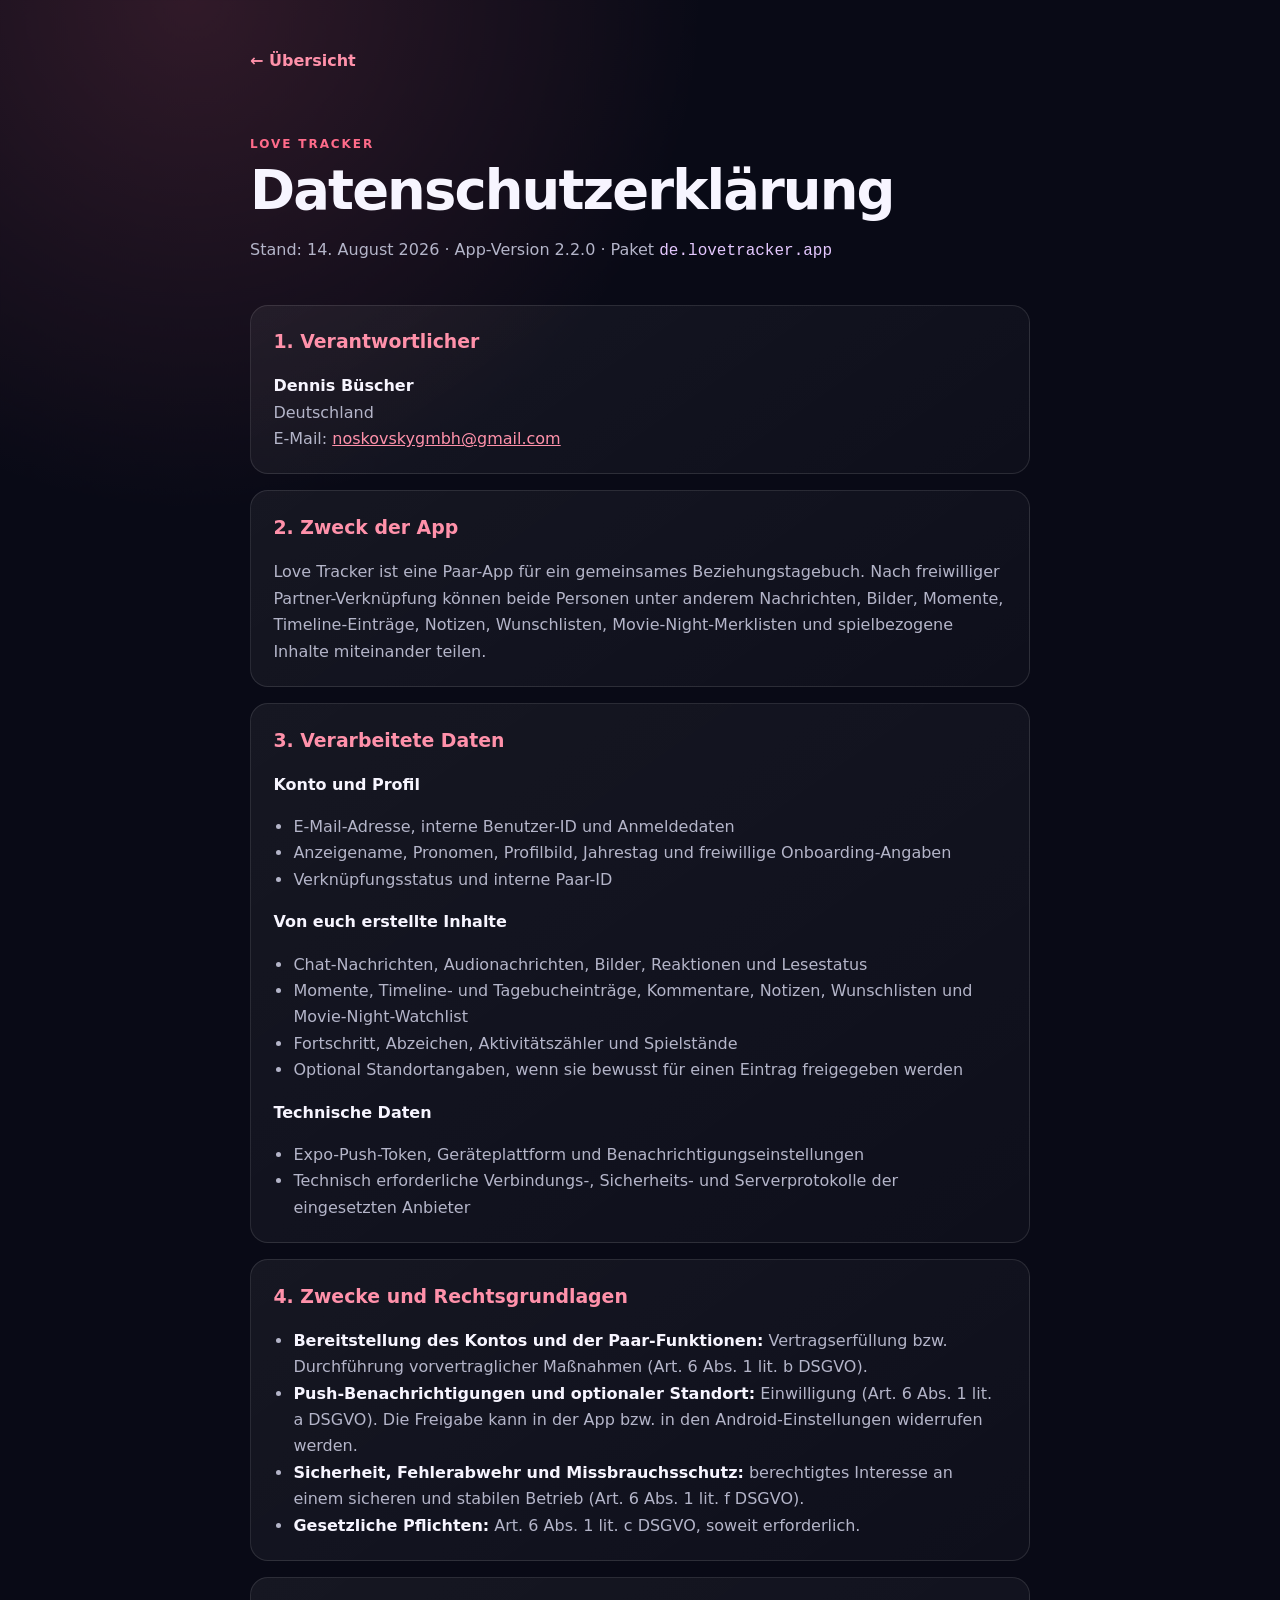
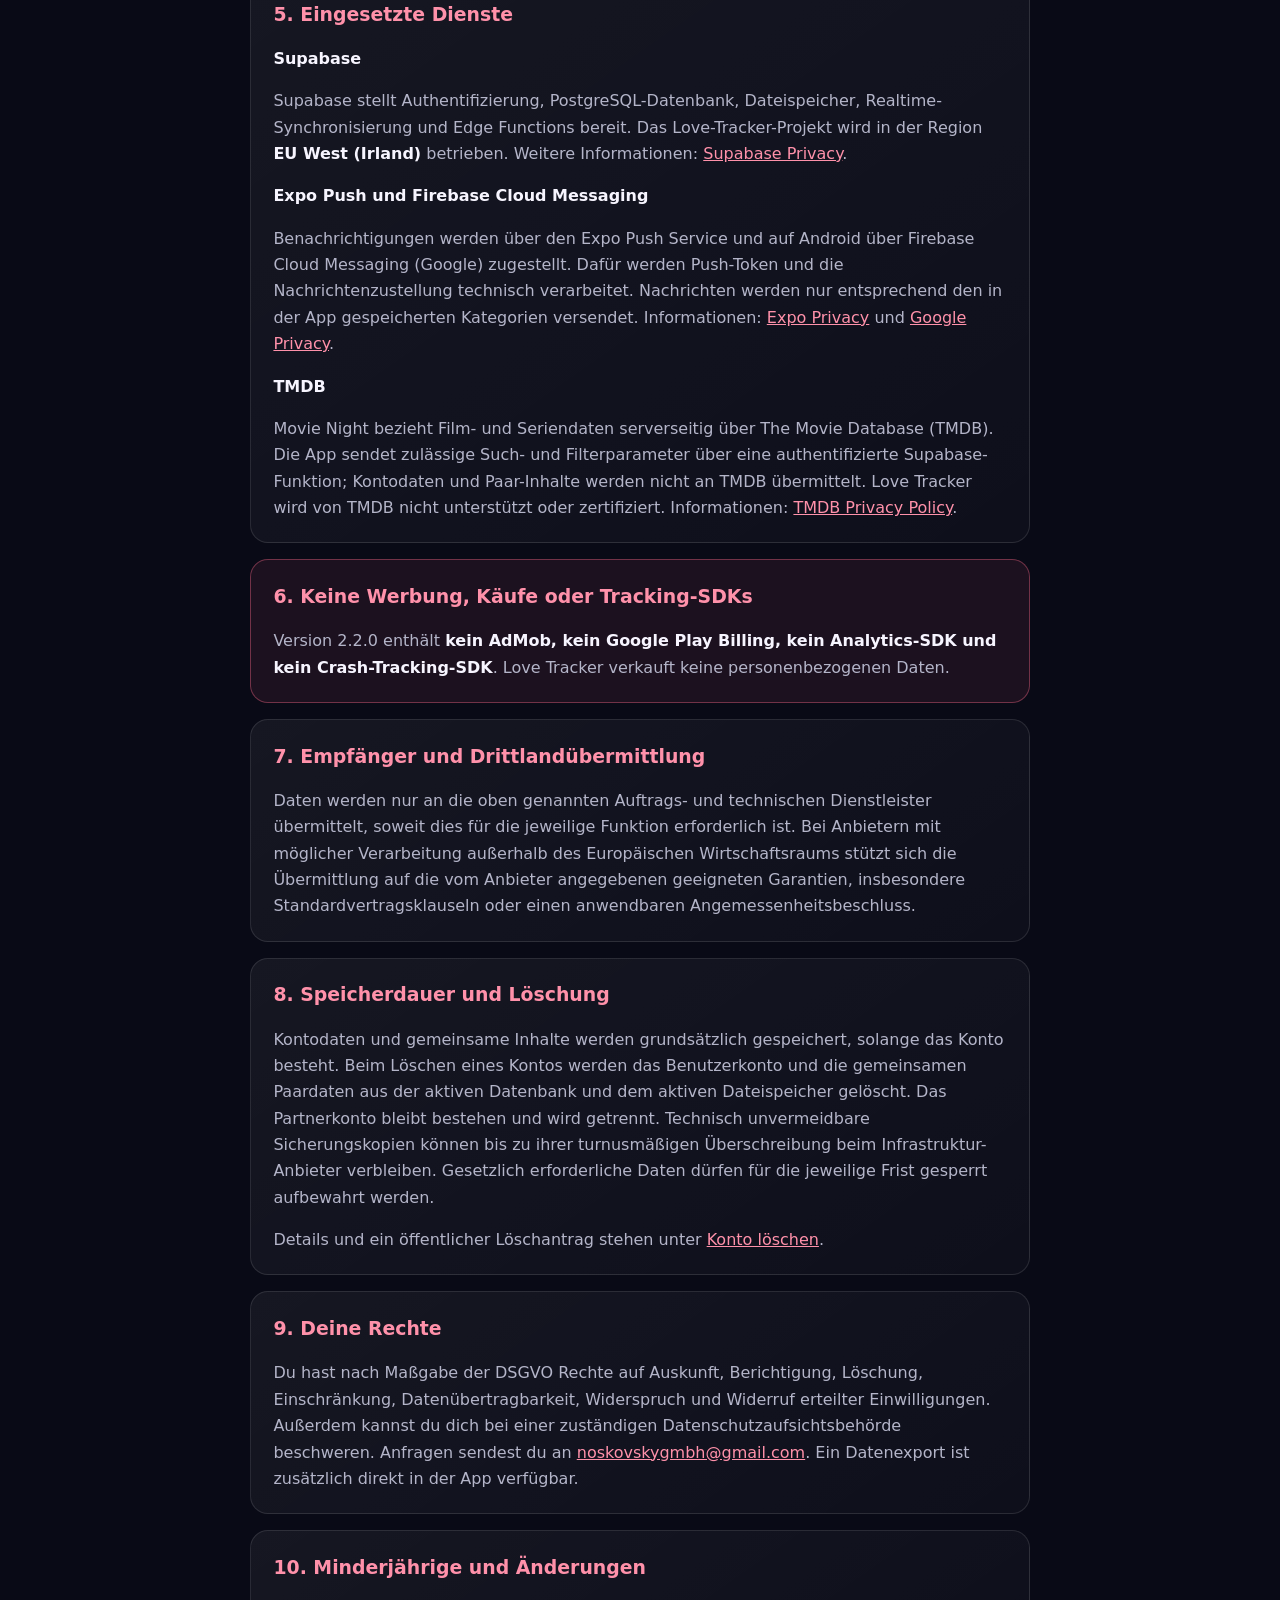
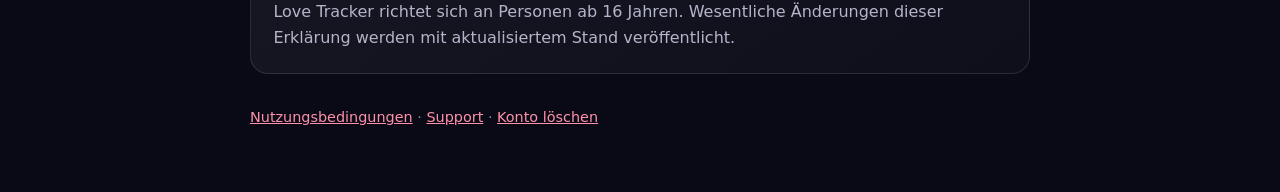
==== privacy.html @ 4bfc22cc "docs: publish accurate Love Tracker legal pages" ====
<!DOCTYPE html>
<html lang="de">
<head>
  <meta charset="utf-8"><meta name="viewport" content="width=device-width, initial-scale=1">
  <title>Datenschutzerklärung – Love Tracker</title>
  <meta name="description" content="Datenschutzerklärung der Love Tracker App.">
  <link rel="stylesheet" href="style.css">
</head>
<body><main>
  <nav class="top"><a href="index.html">← Übersicht</a></nav>
  <header class="hero"><span class="eyebrow">LOVE TRACKER</span><h1>Datenschutzerklärung</h1><p>Stand: 14. August 2026 · App-Version 2.2.0 · Paket <code>de.lovetracker.app</code></p></header>

  <section><h2>1. Verantwortlicher</h2><p><strong>Dennis Büscher</strong><br>Deutschland<br>E-Mail: <a href="mailto:noskovskygmbh@gmail.com">noskovskygmbh@gmail.com</a></p></section>

  <section><h2>2. Zweck der App</h2><p>Love Tracker ist eine Paar-App für ein gemeinsames Beziehungstagebuch. Nach freiwilliger Partner-Verknüpfung können beide Personen unter anderem Nachrichten, Bilder, Momente, Timeline-Einträge, Notizen, Wunschlisten, Movie-Night-Merklisten und spielbezogene Inhalte miteinander teilen.</p></section>

  <section><h2>3. Verarbeitete Daten</h2>
    <h3>Konto und Profil</h3><ul><li>E-Mail-Adresse, interne Benutzer-ID und Anmeldedaten</li><li>Anzeigename, Pronomen, Profilbild, Jahrestag und freiwillige Onboarding-Angaben</li><li>Verknüpfungsstatus und interne Paar-ID</li></ul>
    <h3>Von euch erstellte Inhalte</h3><ul><li>Chat-Nachrichten, Audionachrichten, Bilder, Reaktionen und Lesestatus</li><li>Momente, Timeline- und Tagebucheinträge, Kommentare, Notizen, Wunschlisten und Movie-Night-Watchlist</li><li>Fortschritt, Abzeichen, Aktivitätszähler und Spielstände</li><li>Optional Standortangaben, wenn sie bewusst für einen Eintrag freigegeben werden</li></ul>
    <h3>Technische Daten</h3><ul><li>Expo-Push-Token, Geräteplattform und Benachrichtigungseinstellungen</li><li>Technisch erforderliche Verbindungs-, Sicherheits- und Serverprotokolle der eingesetzten Anbieter</li></ul>
  </section>

  <section><h2>4. Zwecke und Rechtsgrundlagen</h2><ul><li><strong>Bereitstellung des Kontos und der Paar-Funktionen:</strong> Vertragserfüllung bzw. Durchführung vorvertraglicher Maßnahmen (Art. 6 Abs. 1 lit. b DSGVO).</li><li><strong>Push-Benachrichtigungen und optionaler Standort:</strong> Einwilligung (Art. 6 Abs. 1 lit. a DSGVO). Die Freigabe kann in der App bzw. in den Android-Einstellungen widerrufen werden.</li><li><strong>Sicherheit, Fehlerabwehr und Missbrauchsschutz:</strong> berechtigtes Interesse an einem sicheren und stabilen Betrieb (Art. 6 Abs. 1 lit. f DSGVO).</li><li><strong>Gesetzliche Pflichten:</strong> Art. 6 Abs. 1 lit. c DSGVO, soweit erforderlich.</li></ul></section>

  <section><h2>5. Eingesetzte Dienste</h2>
    <h3>Supabase</h3><p>Supabase stellt Authentifizierung, PostgreSQL-Datenbank, Dateispeicher, Realtime-Synchronisierung und Edge Functions bereit. Das Love-Tracker-Projekt wird in der Region <strong>EU West (Irland)</strong> betrieben. Weitere Informationen: <a href="https://supabase.com/privacy" rel="noopener noreferrer">Supabase Privacy</a>.</p>
    <h3>Expo Push und Firebase Cloud Messaging</h3><p>Benachrichtigungen werden über den Expo Push Service und auf Android über Firebase Cloud Messaging (Google) zugestellt. Dafür werden Push-Token und die Nachrichtenzustellung technisch verarbeitet. Nachrichten werden nur entsprechend den in der App gespeicherten Kategorien versendet. Informationen: <a href="https://expo.dev/privacy" rel="noopener noreferrer">Expo Privacy</a> und <a href="https://policies.google.com/privacy" rel="noopener noreferrer">Google Privacy</a>.</p>
    <h3>TMDB</h3><p>Movie Night bezieht Film- und Seriendaten serverseitig über The Movie Database (TMDB). Die App sendet zulässige Such- und Filterparameter über eine authentifizierte Supabase-Funktion; Kontodaten und Paar-Inhalte werden nicht an TMDB übermittelt. Love Tracker wird von TMDB nicht unterstützt oder zertifiziert. Informationen: <a href="https://www.themoviedb.org/privacy-policy" rel="noopener noreferrer">TMDB Privacy Policy</a>.</p>
  </section>

  <section class="notice"><h2>6. Keine Werbung, Käufe oder Tracking-SDKs</h2><p>Version 2.2.0 enthält <strong>kein AdMob, kein Google Play Billing, kein Analytics-SDK und kein Crash-Tracking-SDK</strong>. Love Tracker verkauft keine personenbezogenen Daten.</p></section>

  <section><h2>7. Empfänger und Drittlandübermittlung</h2><p>Daten werden nur an die oben genannten Auftrags- und technischen Dienstleister übermittelt, soweit dies für die jeweilige Funktion erforderlich ist. Bei Anbietern mit möglicher Verarbeitung außerhalb des Europäischen Wirtschaftsraums stützt sich die Übermittlung auf die vom Anbieter angegebenen geeigneten Garantien, insbesondere Standardvertragsklauseln oder einen anwendbaren Angemessenheitsbeschluss.</p></section>

  <section><h2>8. Speicherdauer und Löschung</h2><p>Kontodaten und gemeinsame Inhalte werden grundsätzlich gespeichert, solange das Konto besteht. Beim Löschen eines Kontos werden das Benutzerkonto und die gemeinsamen Paardaten aus der aktiven Datenbank und dem aktiven Dateispeicher gelöscht. Das Partnerkonto bleibt bestehen und wird getrennt. Technisch unvermeidbare Sicherungskopien können bis zu ihrer turnusmäßigen Überschreibung beim Infrastruktur-Anbieter verbleiben. Gesetzlich erforderliche Daten dürfen für die jeweilige Frist gesperrt aufbewahrt werden.</p><p>Details und ein öffentlicher Löschantrag stehen unter <a href="delete-account.html">Konto löschen</a>.</p></section>

  <section><h2>9. Deine Rechte</h2><p>Du hast nach Maßgabe der DSGVO Rechte auf Auskunft, Berichtigung, Löschung, Einschränkung, Datenübertragbarkeit, Widerspruch und Widerruf erteilter Einwilligungen. Außerdem kannst du dich bei einer zuständigen Datenschutzaufsichtsbehörde beschweren. Anfragen sendest du an <a href="mailto:noskovskygmbh@gmail.com">noskovskygmbh@gmail.com</a>. Ein Datenexport ist zusätzlich direkt in der App verfügbar.</p></section>

  <section><h2>10. Minderjährige und Änderungen</h2><p>Love Tracker richtet sich an Personen ab 16 Jahren. Wesentliche Änderungen dieser Erklärung werden mit aktualisiertem Stand veröffentlicht.</p></section>
  <footer><a href="terms.html">Nutzungsbedingungen</a> · <a href="support.html">Support</a> · <a href="delete-account.html">Konto löschen</a></footer>
</main></body></html>
---- style.css ----
:root {
  color-scheme: dark;
  --bg: #090a16;
  --surface: #131527;
  --surface-soft: #1a1d33;
  --text: #f7f5ff;
  --muted: #b4b5c9;
  --accent: #ff6b8a;
  --accent-soft: #bd78ff;
  --border: rgba(255, 255, 255, .11);
}
* { box-sizing: border-box; }
html { background: var(--bg); }
body {
  margin: 0;
  font: 16px/1.65 Inter, ui-sans-serif, system-ui, -apple-system, "Segoe UI", sans-serif;
  background: radial-gradient(circle at 15% 0%, rgba(255,107,138,.16), transparent 32rem), var(--bg);
  color: var(--text);
}
main { width: min(780px, calc(100% - 2rem)); margin: 0 auto; padding: 3rem 0 4rem; }
.hero { padding: 2rem 0 1.5rem; }
.eyebrow { color: var(--accent); font-weight: 800; letter-spacing: .16em; font-size: .75rem; }
h1 { margin: .35rem 0 .6rem; font-size: clamp(2rem, 7vw, 3.4rem); line-height: 1.08; letter-spacing: -.035em; }
h2 { margin: 0 0 .65rem; font-size: 1.18rem; color: #ff91aa; }
h3 { font-size: 1rem; margin: 1rem 0 .35rem; }
p, li { color: var(--muted); }
strong { color: var(--text); }
a { color: #ff91aa; }
code { color: #e5c8ff; }
nav.top { margin-bottom: 1.5rem; }
nav.top a { text-decoration: none; font-weight: 700; }
.cards { display: grid; grid-template-columns: repeat(2, minmax(0, 1fr)); gap: 1rem; }
.card, section {
  border: 1px solid var(--border);
  background: linear-gradient(145deg, rgba(255,255,255,.055), rgba(255,255,255,.025));
  border-radius: 18px;
}
.card { display: flex; flex-direction: column; gap: .4rem; padding: 1.25rem; text-decoration: none; min-height: 130px; }
.card:hover, .card:focus-visible { border-color: rgba(255,107,138,.58); transform: translateY(-1px); }
.card strong { font-size: 1.08rem; }
.card span { color: var(--muted); }
section { padding: 1.3rem 1.4rem; margin: 0 0 1rem; }
section p:last-child, section ul:last-child { margin-bottom: 0; }
ul, ol { padding-left: 1.25rem; }
.notice { border-color: rgba(255,107,138,.38); background: rgba(255,107,138,.08); }
.button {
  display: inline-block; margin-top: .5rem; padding: .8rem 1rem; border-radius: 12px;
  background: linear-gradient(135deg, var(--accent), var(--accent-soft)); color: #fff;
  text-decoration: none; font-weight: 800;
}
footer { margin-top: 2rem; color: #85879e; font-size: .9rem; }
@media (max-width: 620px) { .cards { grid-template-columns: 1fr; } main { padding-top: 1.5rem; } }
@media (prefers-reduced-motion: no-preference) { .card { transition: transform .18s ease, border-color .18s ease; } }
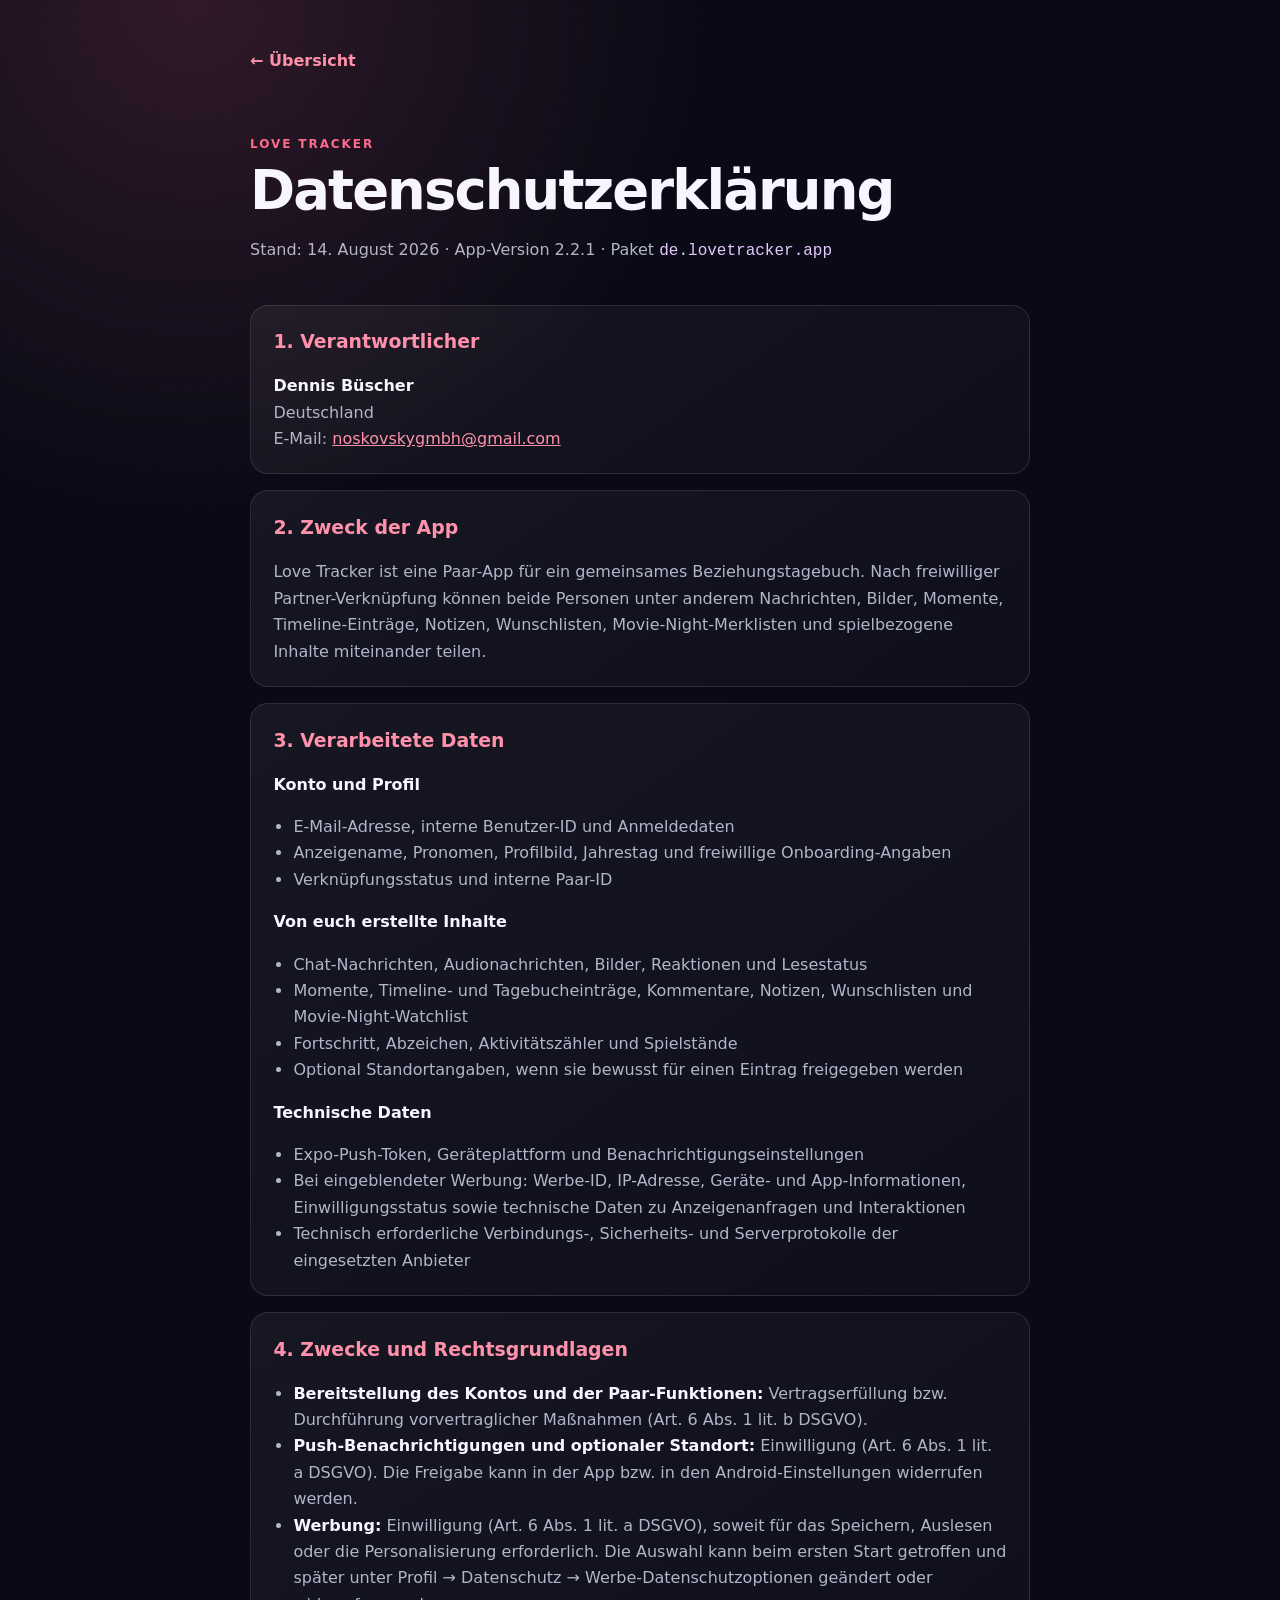
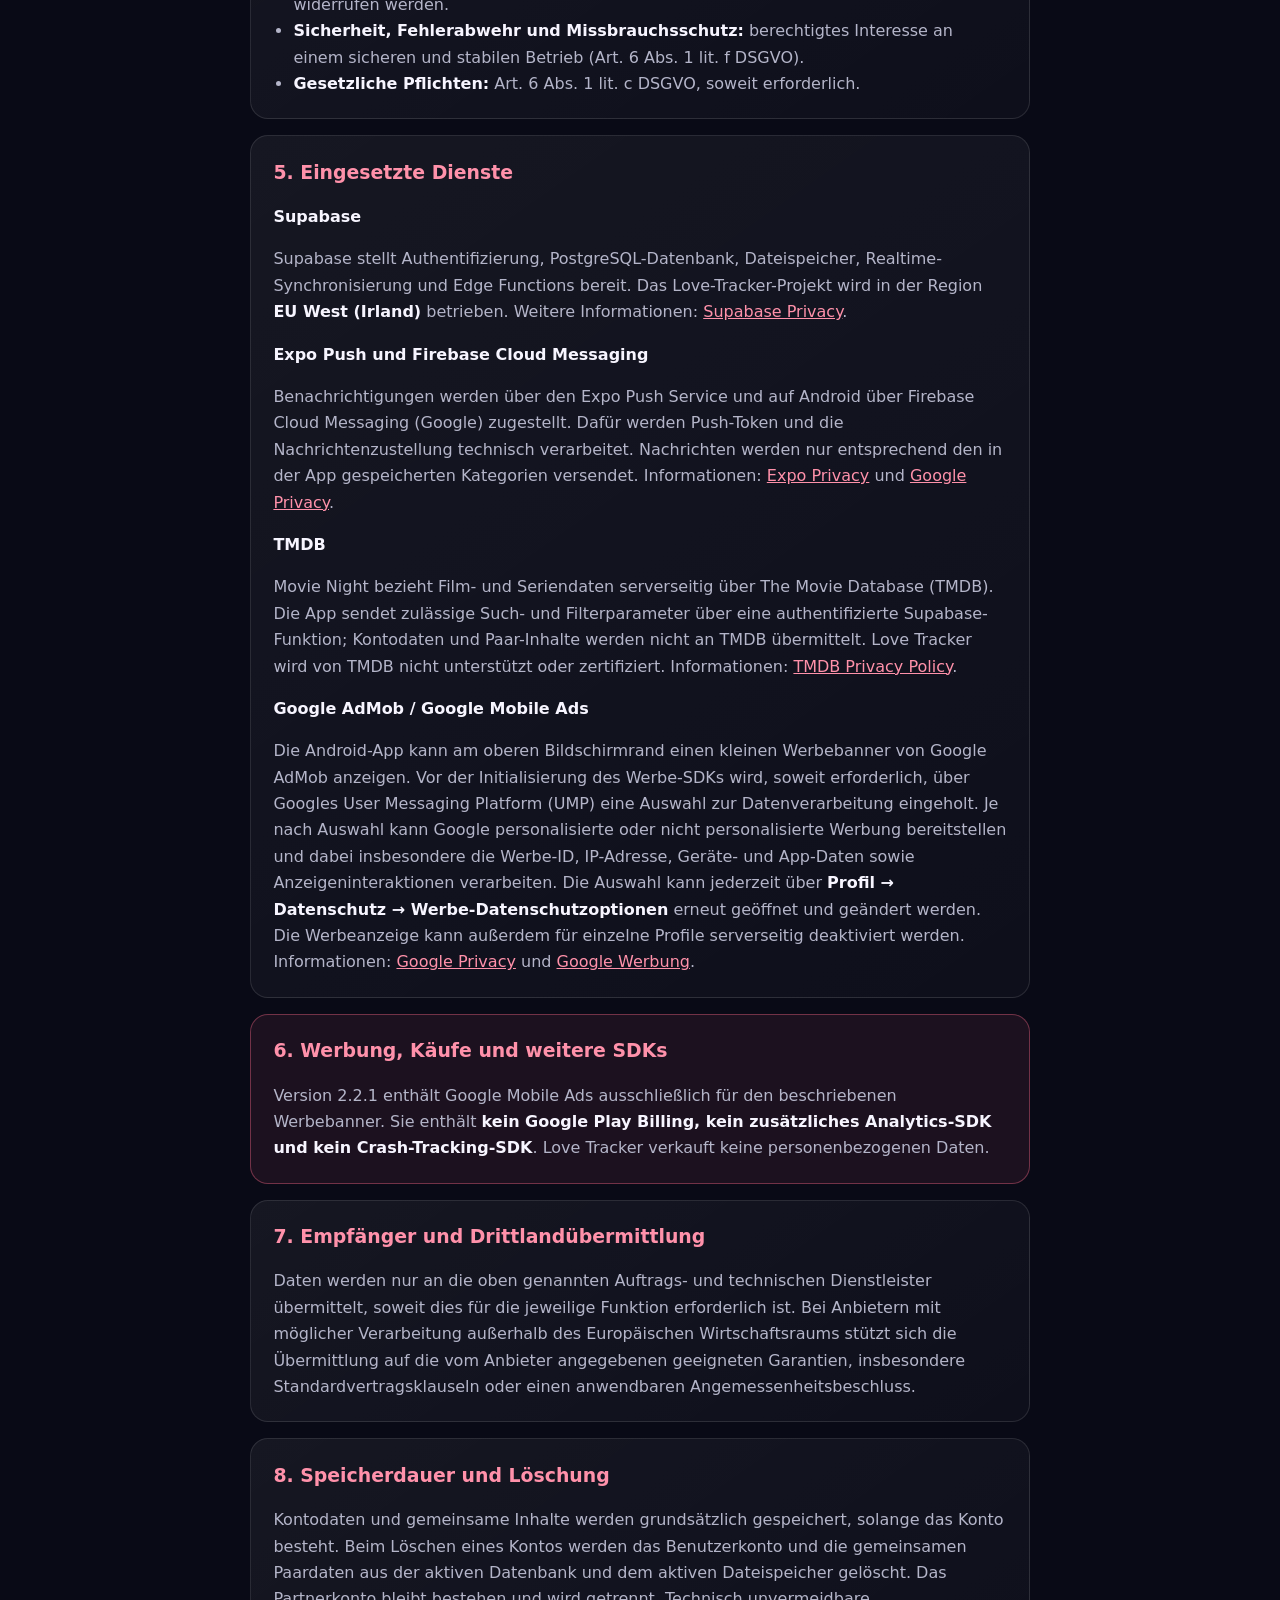
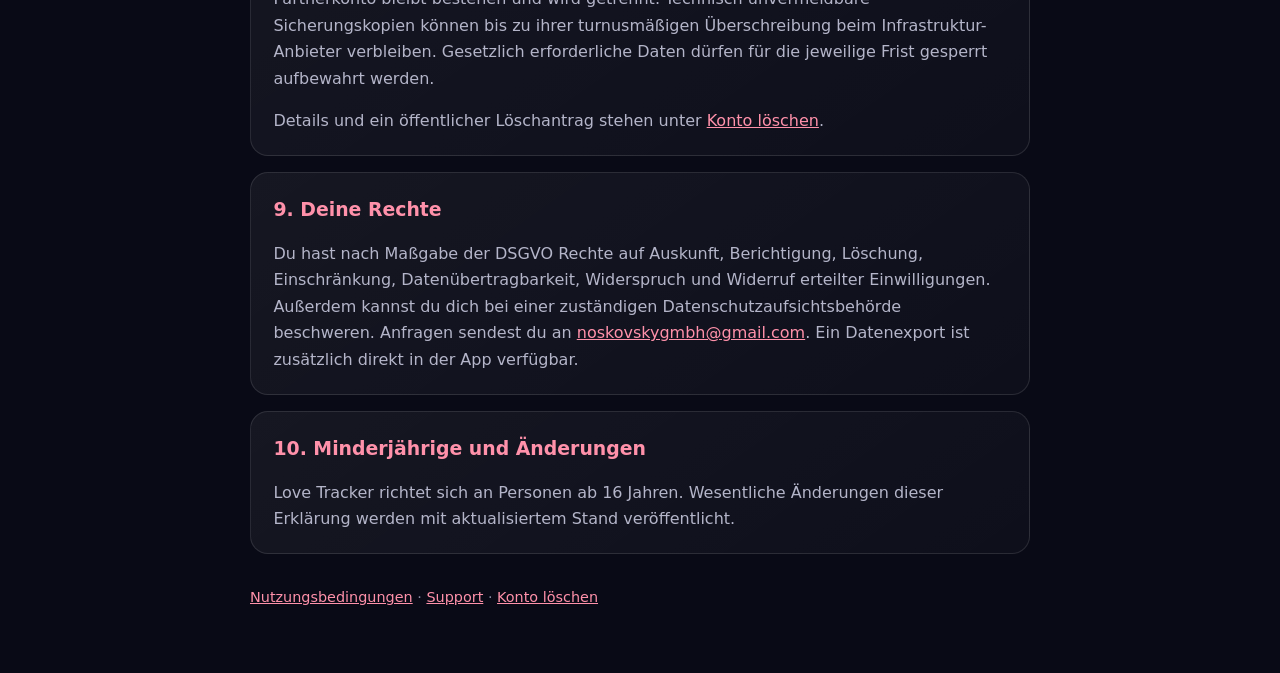
==== commit b2cf43f5: "docs: disclose AdMob banner and consent" ====
--- a/privacy.html
+++ b/privacy.html
@@ -8,7 +8,7 @@
 </head>
 <body><main>
   <nav class="top"><a href="index.html">← Übersicht</a></nav>
-  <header class="hero"><span class="eyebrow">LOVE TRACKER</span><h1>Datenschutzerklärung</h1><p>Stand: 14. August 2026 · App-Version 2.2.0 · Paket <code>de.lovetracker.app</code></p></header>
+  <header class="hero"><span class="eyebrow">LOVE TRACKER</span><h1>Datenschutzerklärung</h1><p>Stand: 14. August 2026 · App-Version 2.2.1 · Paket <code>de.lovetracker.app</code></p></header>
 
   <section><h2>1. Verantwortlicher</h2><p><strong>Dennis Büscher</strong><br>Deutschland<br>E-Mail: <a href="mailto:noskovskygmbh@gmail.com">noskovskygmbh@gmail.com</a></p></section>
 
@@ -17,18 +17,19 @@
   <section><h2>3. Verarbeitete Daten</h2>
     <h3>Konto und Profil</h3><ul><li>E-Mail-Adresse, interne Benutzer-ID und Anmeldedaten</li><li>Anzeigename, Pronomen, Profilbild, Jahrestag und freiwillige Onboarding-Angaben</li><li>Verknüpfungsstatus und interne Paar-ID</li></ul>
     <h3>Von euch erstellte Inhalte</h3><ul><li>Chat-Nachrichten, Audionachrichten, Bilder, Reaktionen und Lesestatus</li><li>Momente, Timeline- und Tagebucheinträge, Kommentare, Notizen, Wunschlisten und Movie-Night-Watchlist</li><li>Fortschritt, Abzeichen, Aktivitätszähler und Spielstände</li><li>Optional Standortangaben, wenn sie bewusst für einen Eintrag freigegeben werden</li></ul>
-    <h3>Technische Daten</h3><ul><li>Expo-Push-Token, Geräteplattform und Benachrichtigungseinstellungen</li><li>Technisch erforderliche Verbindungs-, Sicherheits- und Serverprotokolle der eingesetzten Anbieter</li></ul>
+    <h3>Technische Daten</h3><ul><li>Expo-Push-Token, Geräteplattform und Benachrichtigungseinstellungen</li><li>Bei eingeblendeter Werbung: Werbe-ID, IP-Adresse, Geräte- und App-Informationen, Einwilligungsstatus sowie technische Daten zu Anzeigenanfragen und Interaktionen</li><li>Technisch erforderliche Verbindungs-, Sicherheits- und Serverprotokolle der eingesetzten Anbieter</li></ul>
   </section>
 
-  <section><h2>4. Zwecke und Rechtsgrundlagen</h2><ul><li><strong>Bereitstellung des Kontos und der Paar-Funktionen:</strong> Vertragserfüllung bzw. Durchführung vorvertraglicher Maßnahmen (Art. 6 Abs. 1 lit. b DSGVO).</li><li><strong>Push-Benachrichtigungen und optionaler Standort:</strong> Einwilligung (Art. 6 Abs. 1 lit. a DSGVO). Die Freigabe kann in der App bzw. in den Android-Einstellungen widerrufen werden.</li><li><strong>Sicherheit, Fehlerabwehr und Missbrauchsschutz:</strong> berechtigtes Interesse an einem sicheren und stabilen Betrieb (Art. 6 Abs. 1 lit. f DSGVO).</li><li><strong>Gesetzliche Pflichten:</strong> Art. 6 Abs. 1 lit. c DSGVO, soweit erforderlich.</li></ul></section>
+  <section><h2>4. Zwecke und Rechtsgrundlagen</h2><ul><li><strong>Bereitstellung des Kontos und der Paar-Funktionen:</strong> Vertragserfüllung bzw. Durchführung vorvertraglicher Maßnahmen (Art. 6 Abs. 1 lit. b DSGVO).</li><li><strong>Push-Benachrichtigungen und optionaler Standort:</strong> Einwilligung (Art. 6 Abs. 1 lit. a DSGVO). Die Freigabe kann in der App bzw. in den Android-Einstellungen widerrufen werden.</li><li><strong>Werbung:</strong> Einwilligung (Art. 6 Abs. 1 lit. a DSGVO), soweit für das Speichern, Auslesen oder die Personalisierung erforderlich. Die Auswahl kann beim ersten Start getroffen und später unter Profil → Datenschutz → Werbe-Datenschutzoptionen geändert oder widerrufen werden.</li><li><strong>Sicherheit, Fehlerabwehr und Missbrauchsschutz:</strong> berechtigtes Interesse an einem sicheren und stabilen Betrieb (Art. 6 Abs. 1 lit. f DSGVO).</li><li><strong>Gesetzliche Pflichten:</strong> Art. 6 Abs. 1 lit. c DSGVO, soweit erforderlich.</li></ul></section>
 
   <section><h2>5. Eingesetzte Dienste</h2>
     <h3>Supabase</h3><p>Supabase stellt Authentifizierung, PostgreSQL-Datenbank, Dateispeicher, Realtime-Synchronisierung und Edge Functions bereit. Das Love-Tracker-Projekt wird in der Region <strong>EU West (Irland)</strong> betrieben. Weitere Informationen: <a href="https://supabase.com/privacy" rel="noopener noreferrer">Supabase Privacy</a>.</p>
     <h3>Expo Push und Firebase Cloud Messaging</h3><p>Benachrichtigungen werden über den Expo Push Service und auf Android über Firebase Cloud Messaging (Google) zugestellt. Dafür werden Push-Token und die Nachrichtenzustellung technisch verarbeitet. Nachrichten werden nur entsprechend den in der App gespeicherten Kategorien versendet. Informationen: <a href="https://expo.dev/privacy" rel="noopener noreferrer">Expo Privacy</a> und <a href="https://policies.google.com/privacy" rel="noopener noreferrer">Google Privacy</a>.</p>
     <h3>TMDB</h3><p>Movie Night bezieht Film- und Seriendaten serverseitig über The Movie Database (TMDB). Die App sendet zulässige Such- und Filterparameter über eine authentifizierte Supabase-Funktion; Kontodaten und Paar-Inhalte werden nicht an TMDB übermittelt. Love Tracker wird von TMDB nicht unterstützt oder zertifiziert. Informationen: <a href="https://www.themoviedb.org/privacy-policy" rel="noopener noreferrer">TMDB Privacy Policy</a>.</p>
+    <h3>Google AdMob / Google Mobile Ads</h3><p>Die Android-App kann am oberen Bildschirmrand einen kleinen Werbebanner von Google AdMob anzeigen. Vor der Initialisierung des Werbe-SDKs wird, soweit erforderlich, über Googles User Messaging Platform (UMP) eine Auswahl zur Datenverarbeitung eingeholt. Je nach Auswahl kann Google personalisierte oder nicht personalisierte Werbung bereitstellen und dabei insbesondere die Werbe-ID, IP-Adresse, Geräte- und App-Daten sowie Anzeigeninteraktionen verarbeiten. Die Auswahl kann jederzeit über <strong>Profil → Datenschutz → Werbe-Datenschutzoptionen</strong> erneut geöffnet und geändert werden. Die Werbeanzeige kann außerdem für einzelne Profile serverseitig deaktiviert werden. Informationen: <a href="https://policies.google.com/privacy" rel="noopener noreferrer">Google Privacy</a> und <a href="https://policies.google.com/technologies/ads" rel="noopener noreferrer">Google Werbung</a>.</p>
   </section>
 
-  <section class="notice"><h2>6. Keine Werbung, Käufe oder Tracking-SDKs</h2><p>Version 2.2.0 enthält <strong>kein AdMob, kein Google Play Billing, kein Analytics-SDK und kein Crash-Tracking-SDK</strong>. Love Tracker verkauft keine personenbezogenen Daten.</p></section>
+  <section class="notice"><h2>6. Werbung, Käufe und weitere SDKs</h2><p>Version 2.2.1 enthält Google Mobile Ads ausschließlich für den beschriebenen Werbebanner. Sie enthält <strong>kein Google Play Billing, kein zusätzliches Analytics-SDK und kein Crash-Tracking-SDK</strong>. Love Tracker verkauft keine personenbezogenen Daten.</p></section>
 
   <section><h2>7. Empfänger und Drittlandübermittlung</h2><p>Daten werden nur an die oben genannten Auftrags- und technischen Dienstleister übermittelt, soweit dies für die jeweilige Funktion erforderlich ist. Bei Anbietern mit möglicher Verarbeitung außerhalb des Europäischen Wirtschaftsraums stützt sich die Übermittlung auf die vom Anbieter angegebenen geeigneten Garantien, insbesondere Standardvertragsklauseln oder einen anwendbaren Angemessenheitsbeschluss.</p></section>
 
